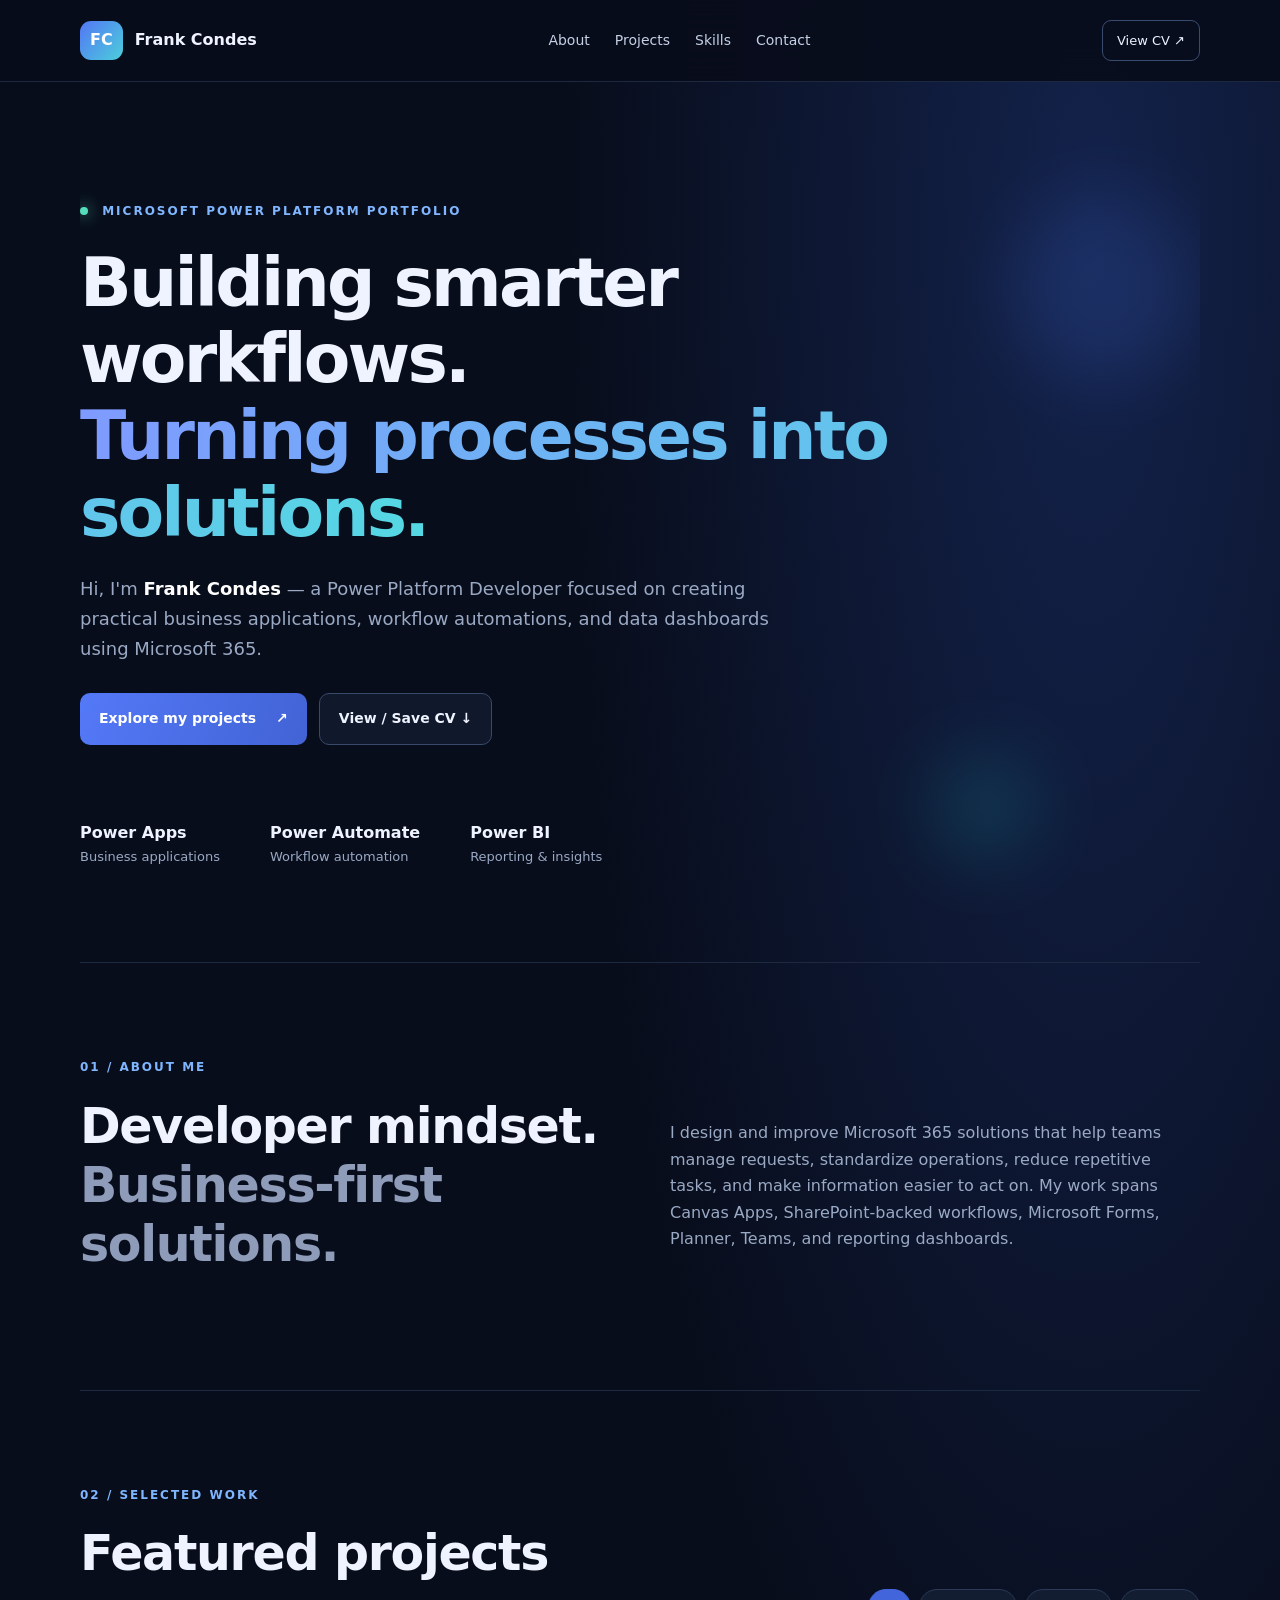
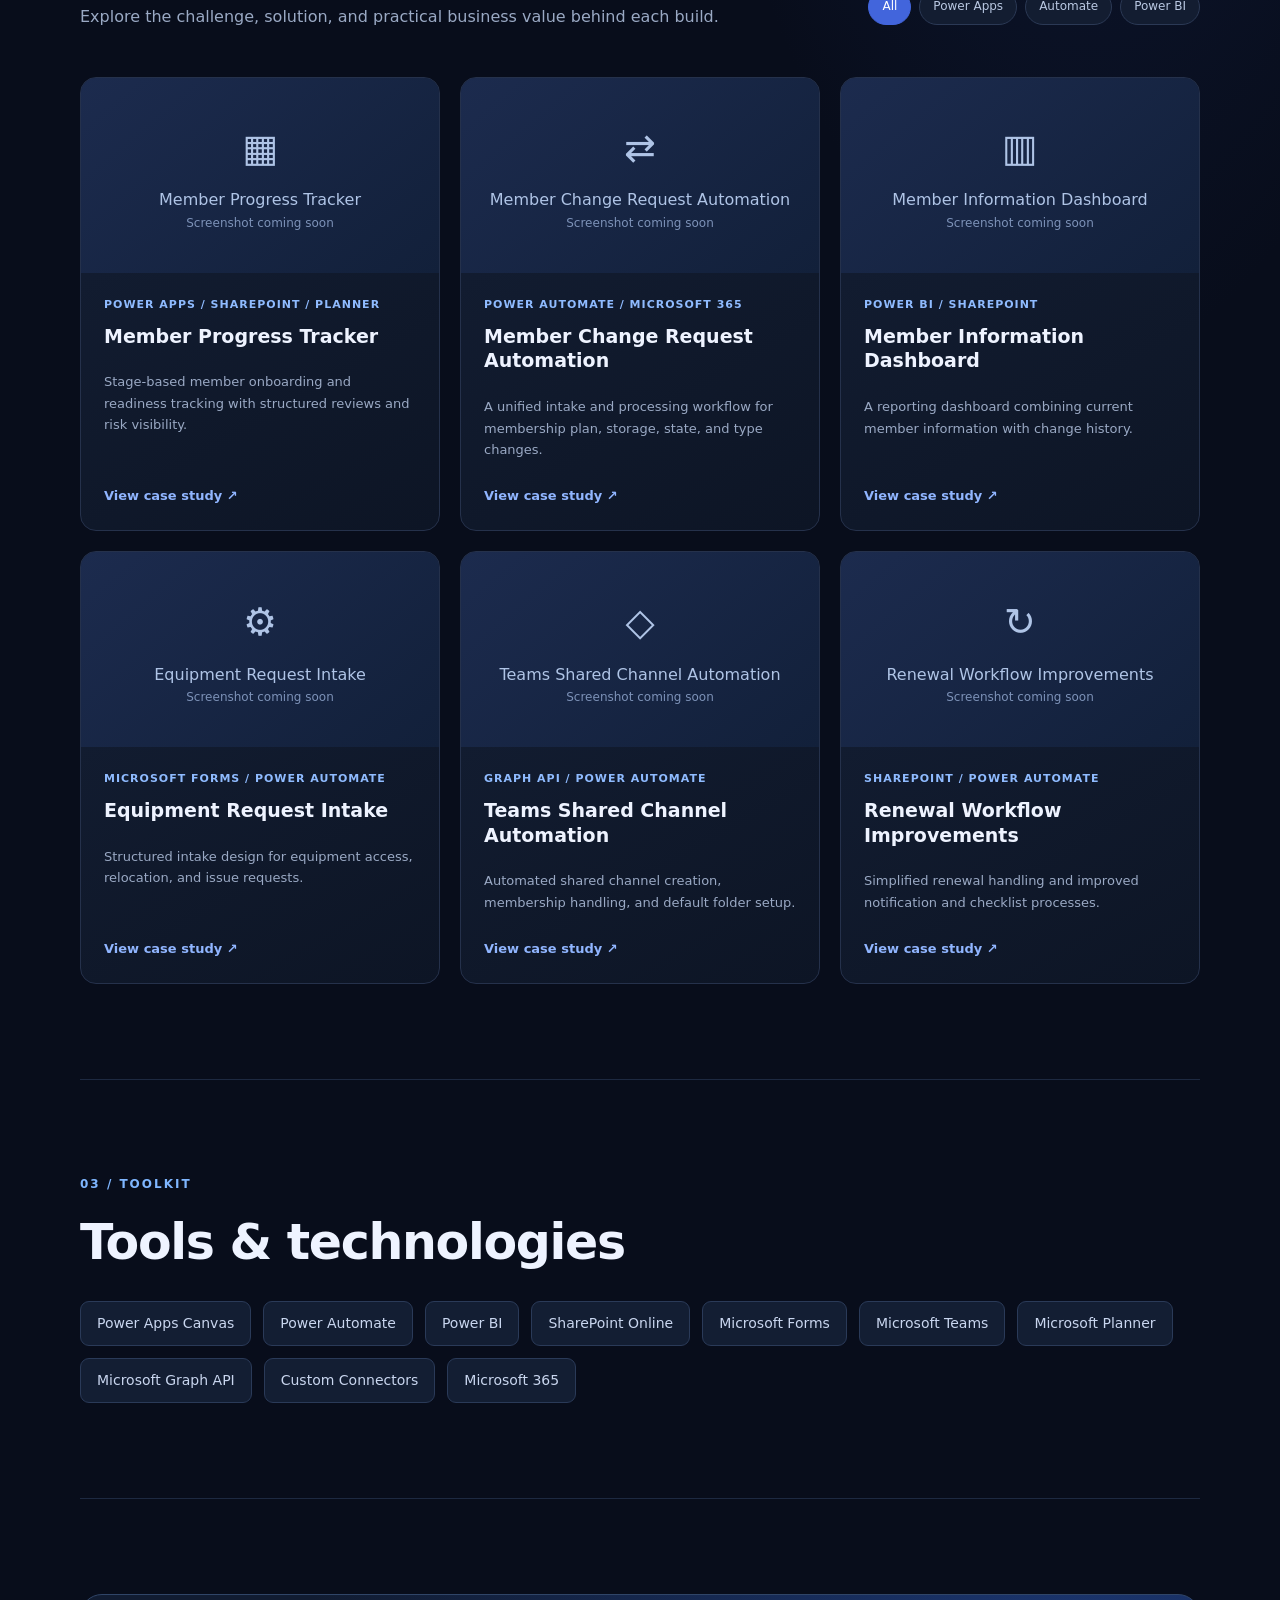
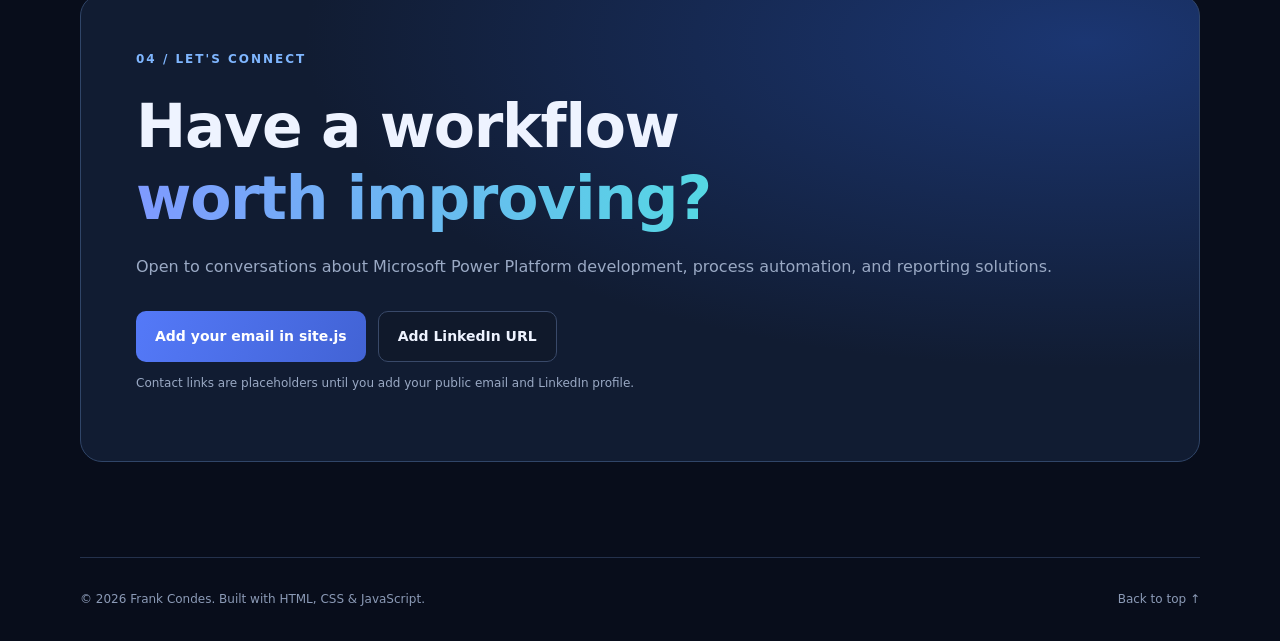
==== index.html @ a3da0813 "Add files via upload" ====
<!doctype html>
<html lang="en"><head><meta charset="utf-8"><meta name="viewport" content="width=device-width,initial-scale=1"><meta name="description" content="Power Platform Developer portfolio showcasing Power Apps, Power Automate, Power BI, and Microsoft 365 solutions."><title>Frank Condes | Power Platform Developer</title><link rel="stylesheet" href="styles.css"></head>
<body><header class="topbar"><a class="logo" href="#home"><span class="mark">FC</span> Frank Condes</a><nav aria-label="Main navigation"><a href="#about">About</a><a href="#projects">Projects</a><a href="#skills">Skills</a><a href="#contact">Contact</a></nav><a class="nav-cta" href="cv.html" target="_blank" rel="noopener">View CV ↗</a></header>
<main><section id="home" class="hero container"><div class="eyebrow"><span class="dot"></span> MICROSOFT POWER PLATFORM PORTFOLIO</div><h1>Building smarter workflows.<br><span class="gradient">Turning processes into solutions.</span></h1><p class="lead">Hi, I'm <strong>Frank Condes</strong> — a Power Platform Developer focused on creating practical business applications, workflow automations, and data dashboards using Microsoft 365.</p><div class="actions"><a class="btn primary" href="#projects">Explore my projects <span>↗</span></a><a class="btn secondary" href="cv.html" target="_blank" rel="noopener">View / Save CV ↓</a></div><div class="statrow"><div><strong>Power Apps</strong><span>Business applications</span></div><div><strong>Power Automate</strong><span>Workflow automation</span></div><div><strong>Power BI</strong><span>Reporting & insights</span></div></div><div class="orb orb1"></div><div class="orb orb2"></div></section>
<section id="about" class="section container"><div class="section-label">01 / ABOUT ME</div><div class="section-head"><h2>Developer mindset.<br><span class="muted">Business-first solutions.</span></h2><p>I design and improve Microsoft 365 solutions that help teams manage requests, standardize operations, reduce repetitive tasks, and make information easier to act on. My work spans Canvas Apps, SharePoint-backed workflows, Microsoft Forms, Planner, Teams, and reporting dashboards.</p></div></section>
<section id="projects" class="section container"><div class="section-label">02 / SELECTED WORK</div><div class="section-title"><div><h2>Featured projects</h2><p>Explore the challenge, solution, and practical business value behind each build.</p></div><div class="filters" aria-label="Filter projects"><button class="filter active" data-filter="all">All</button><button class="filter" data-filter="apps">Power Apps</button><button class="filter" data-filter="automate">Automate</button><button class="filter" data-filter="bi">Power BI</button></div></div><div id="project-grid" class="project-grid"></div></section>
<section id="skills" class="section container"><div class="section-label">03 / TOOLKIT</div><h2>Tools & technologies</h2><div class="skills"><span>Power Apps Canvas</span><span>Power Automate</span><span>Power BI</span><span>SharePoint Online</span><span>Microsoft Forms</span><span>Microsoft Teams</span><span>Microsoft Planner</span><span>Microsoft Graph API</span><span>Custom Connectors</span><span>Microsoft 365</span></div></section>
<section id="contact" class="section container"><div class="contact-panel"><div class="section-label">04 / LET'S CONNECT</div><h2>Have a workflow<br><span class="gradient">worth improving?</span></h2><p>Open to conversations about Microsoft Power Platform development, process automation, and reporting solutions.</p><div class="actions"><a class="btn primary" id="email-link" href="#contact">Add your email in site.js</a><a class="btn secondary" id="linkedin-link" href="#contact">Add LinkedIn URL</a></div><p class="smallnote">Contact links are placeholders until you add your public email and LinkedIn profile.</p></div></section></main>
<footer class="container footer"><span>© <span id="year"></span> Frank Condes. Built with HTML, CSS & JavaScript.</span><a href="#home">Back to top ↑</a></footer>
<dialog id="project-dialog"><button id="close-dialog" class="close" aria-label="Close project details">✕</button><div id="dialog-content"></div></dialog>
<script src="site.js"></script></body></html>
---- styles.css ----
:root{color-scheme:dark;--bg:#080d1b;--panel:#111a2c;--border:#25314b;--text:#eef3ff;--muted:#9aa9c4;--accent:#6c8fff;--cyan:#5be3e6}*{box-sizing:border-box}html{scroll-behavior:smooth}body{margin:0;background:radial-gradient(ellipse at 85% 6%,#13224b 0%,transparent 34%),var(--bg);color:var(--text);font-family:Inter,ui-sans-serif,system-ui,-apple-system,'Segoe UI',sans-serif;line-height:1.65}a{color:inherit;text-decoration:none}button{font:inherit;cursor:pointer}.container{width:min(1120px,calc(100% - 44px));margin:auto}.topbar{height:82px;display:flex;align-items:center;justify-content:space-between;border-bottom:1px solid #1c2840;padding:0 max(22px,calc((100vw - 1120px)/2));position:sticky;top:0;background:#080d1be8;backdrop-filter:blur(18px);z-index:5}.logo{font-weight:750;display:flex;align-items:center;gap:12px}.mark{background:linear-gradient(130deg,#5376f5,#4ccfdb);border-radius:11px;padding:6px 10px;color:white}.topbar nav{display:flex;gap:25px;font-size:14px;color:#c5d0e5}.topbar nav a:hover,.footer a:hover{color:var(--cyan)}.nav-cta{border:1px solid #3a4b70;border-radius:9px;padding:9px 14px;font-size:13px}.hero{min-height:640px;padding-top:120px;padding-bottom:95px;position:relative;overflow:hidden}.eyebrow,.section-label{color:#7fb6ff;font-size:12px;font-weight:750;letter-spacing:2px}.dot{display:inline-block;width:8px;height:8px;border-radius:50%;background:#55ddbc;margin-right:8px;box-shadow:0 0 15px #55ddbc}.hero h1{font-size:clamp(40px,5.3vw,75px);line-height:1.13;letter-spacing:-2.8px;max-width:1000px;margin:23px 0}.gradient{background:linear-gradient(90deg,#7f9aff,#55d8e3);background-clip:text;color:transparent}.lead{max-width:700px;font-size:18px;color:var(--muted)}.lead strong{color:white}.actions{display:flex;gap:12px;flex-wrap:wrap;margin-top:30px}.btn{padding:13px 19px;border-radius:10px;font-weight:700;font-size:14px;display:inline-flex;gap:20px;align-items:center}.primary{background:linear-gradient(110deg,#5479f8,#4263d5);color:white}.secondary{border:1px solid #394969;background:#10192b}.statrow{display:flex;gap:50px;margin-top:75px}.statrow div{display:flex;flex-direction:column}.statrow strong{font-size:16px}.statrow span{color:var(--muted);font-size:13px}.orb{position:absolute;border-radius:50%;filter:blur(35px);opacity:.14;pointer-events:none}.orb1{background:#4e80ff;width:190px;height:190px;right:0;top:110px}.orb2{background:#22d6d6;width:110px;height:110px;right:160px;bottom:100px}.section{padding:95px 0;border-top:1px solid #1d2941}.section h2{font-size:clamp(32px,4vw,49px);line-height:1.2;letter-spacing:-1.3px;margin:20px 0}.section-head{display:grid;grid-template-columns:1fr 1fr;gap:60px;align-items:center}.section-head p,.section-title p,.contact-panel p{color:var(--muted)}.muted{color:#8e9cba}.section-title{display:flex;align-items:end;justify-content:space-between;gap:20px;flex-wrap:wrap}.filters{display:flex;gap:8px;flex-wrap:wrap;margin-bottom:22px}.filter{background:#131d31;border:1px solid #2b3955;color:#b9c8e2;border-radius:30px;padding:7px 13px;font-size:12px}.filter.active{background:#4265dc;color:white;border-color:#4265dc}.project-grid{display:grid;grid-template-columns:repeat(3,1fr);gap:20px;margin-top:30px}.project-card{border:1px solid var(--border);border-radius:16px;background:linear-gradient(150deg,#141f35,#0d1525);overflow:hidden;display:flex;flex-direction:column;transition:transform .2s,border-color .2s}.project-card:hover{transform:translateY(-4px);border-color:#5774b8}.preview{height:195px;background:linear-gradient(140deg,#1c2b4e,#12203a);display:flex;align-items:center;justify-content:center;position:relative;overflow:hidden}.preview img{width:100%;height:100%;object-fit:cover}.preview .placeholder{padding:25px;text-align:center;color:#afc4e6}.placeholder .symbol{font-size:38px;display:block;margin-bottom:8px}.placeholder small{display:block;font-size:12px;color:#7d92b8}.project-body{padding:23px;display:flex;flex-direction:column;flex:1}.tag{font-size:11px;color:#8fbbff;font-weight:800;letter-spacing:1px}.project-body h3{font-size:19px;line-height:1.3;margin:10px 0}.project-body p{font-size:13px;color:var(--muted);flex:1}.details-button{margin-top:12px;border:0;padding:0;text-align:left;background:none;color:#90b5ff;font-size:13px;font-weight:700}.skills{display:flex;gap:12px;flex-wrap:wrap;margin-top:28px}.skills span{background:#131e33;border:1px solid #2a3a58;border-radius:9px;padding:10px 16px;color:#c9d6ef;font-size:14px}.contact-panel{border:1px solid #304568;background:radial-gradient(ellipse at 90% 10%,#1b3672,transparent 55%),#111c32;border-radius:22px;padding:55px}.contact-panel h2{font-size:clamp(38px,5vw,60px)}.smallnote{font-size:12px}.footer{display:flex;justify-content:space-between;gap:20px;padding:32px 0;color:#8b9ab6;font-size:12px;border-top:1px solid #24314c}dialog{width:min(760px,calc(100% - 30px));max-height:88vh;overflow-y:auto;border:1px solid #49608b;border-radius:18px;background:#101a2e;color:var(--text);padding:32px}dialog::backdrop{background:#030815d9}.close{float:right;background:#23324d;color:white;border:0;border-radius:8px;padding:7px 12px}.dialog-tags{color:#86b5ff;font-size:12px;font-weight:700}.dialog-section{margin-top:22px}.dialog-section h4{margin-bottom:5px}.dialog-section p{margin-top:5px;color:#b8c6df}.gallery{display:grid;grid-template-columns:repeat(2,1fr);gap:12px;margin-top:18px}.gallery figure{margin:0}.gallery img{width:100%;border-radius:9px;border:1px solid #324462}.gallery figcaption{font-size:11px;color:#8f9fb8}.gallery .empty{background:#1b2943;border:1px dashed #4b638d;border-radius:10px;padding:26px 12px;text-align:center;color:#a3b5d6;font-size:12px}@media(max-width:850px){.project-grid{grid-template-columns:repeat(2,1fr)}.section-head{grid-template-columns:1fr;gap:0}.topbar nav{display:none}.hero{padding-top:90px;min-height:auto}.statrow{gap:22px;flex-wrap:wrap}}@media(max-width:560px){.project-grid{grid-template-columns:1fr}.topbar{height:70px}.hero h1{letter-spacing:-1.6px}.lead{font-size:16px}.section{padding:65px 0}.contact-panel{padding:28px}.statrow{margin-top:50px}.footer{flex-direction:column}.gallery{grid-template-columns:1fr}}
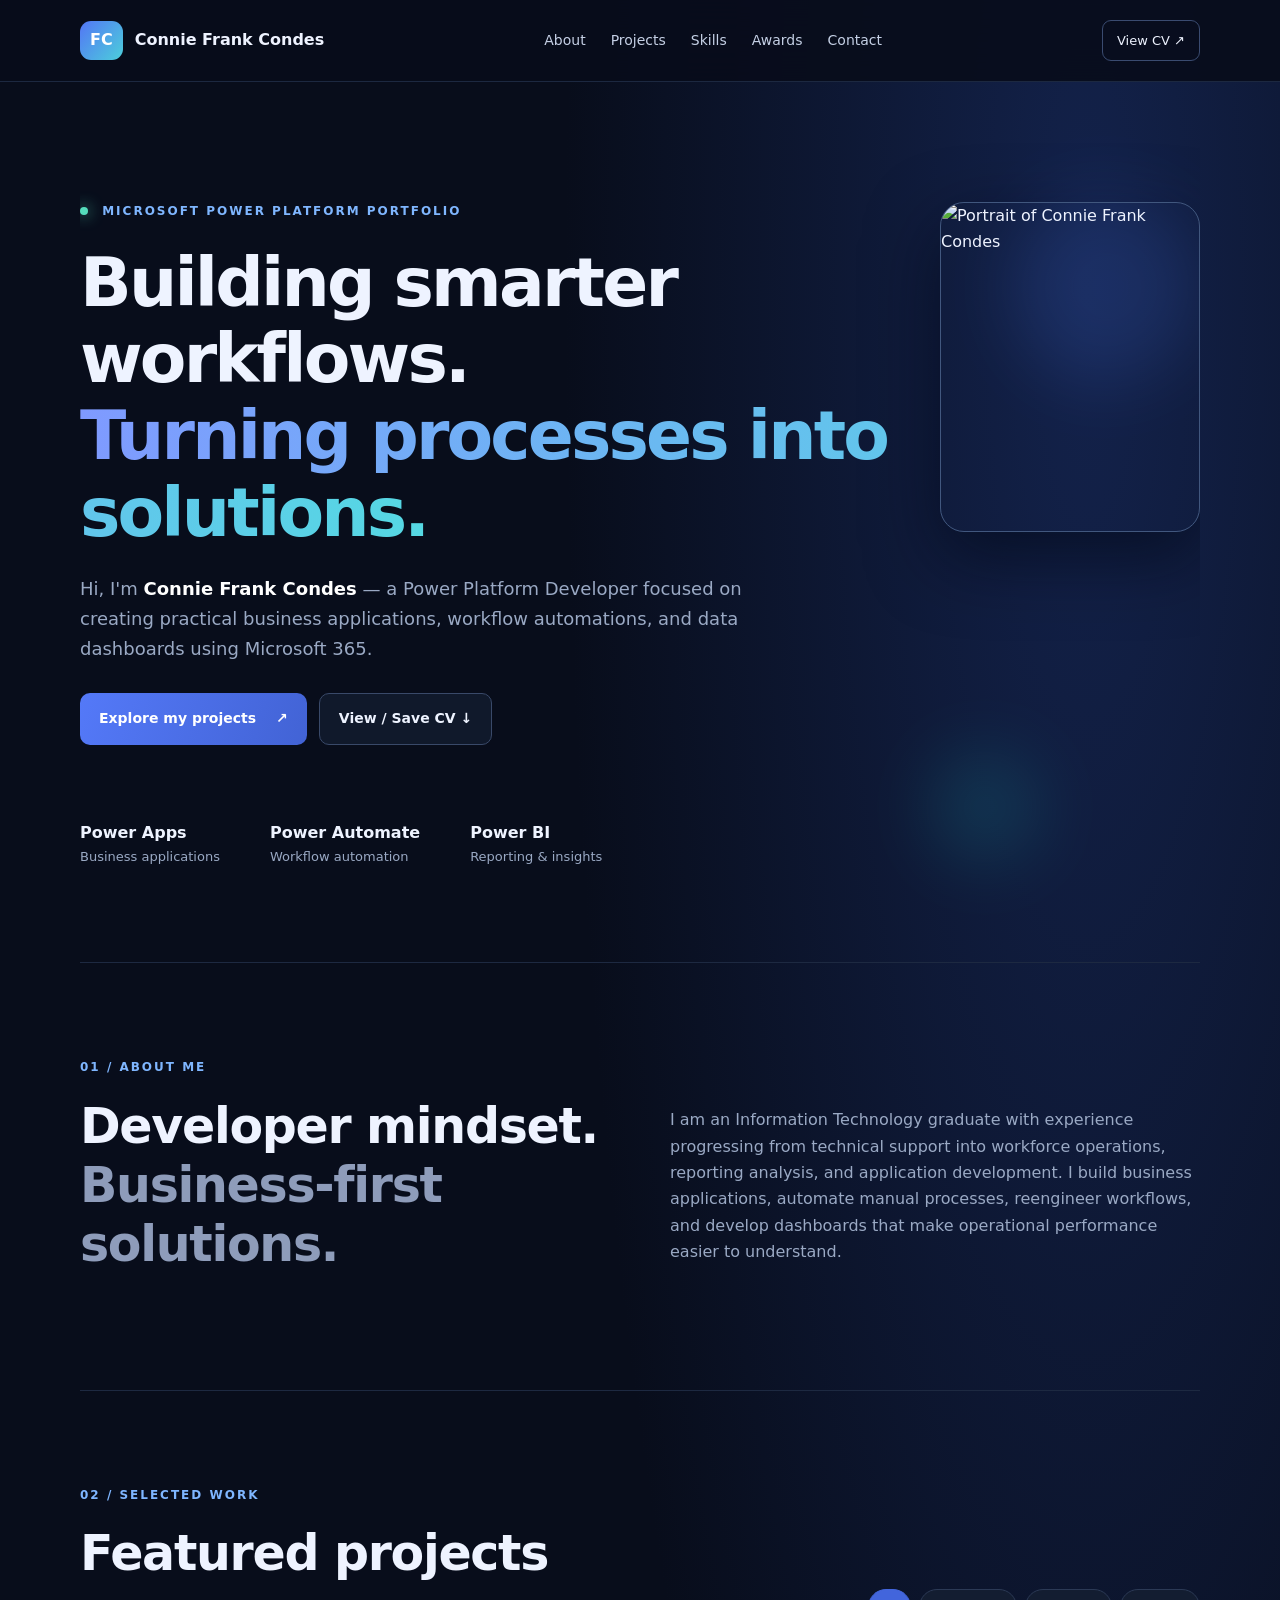
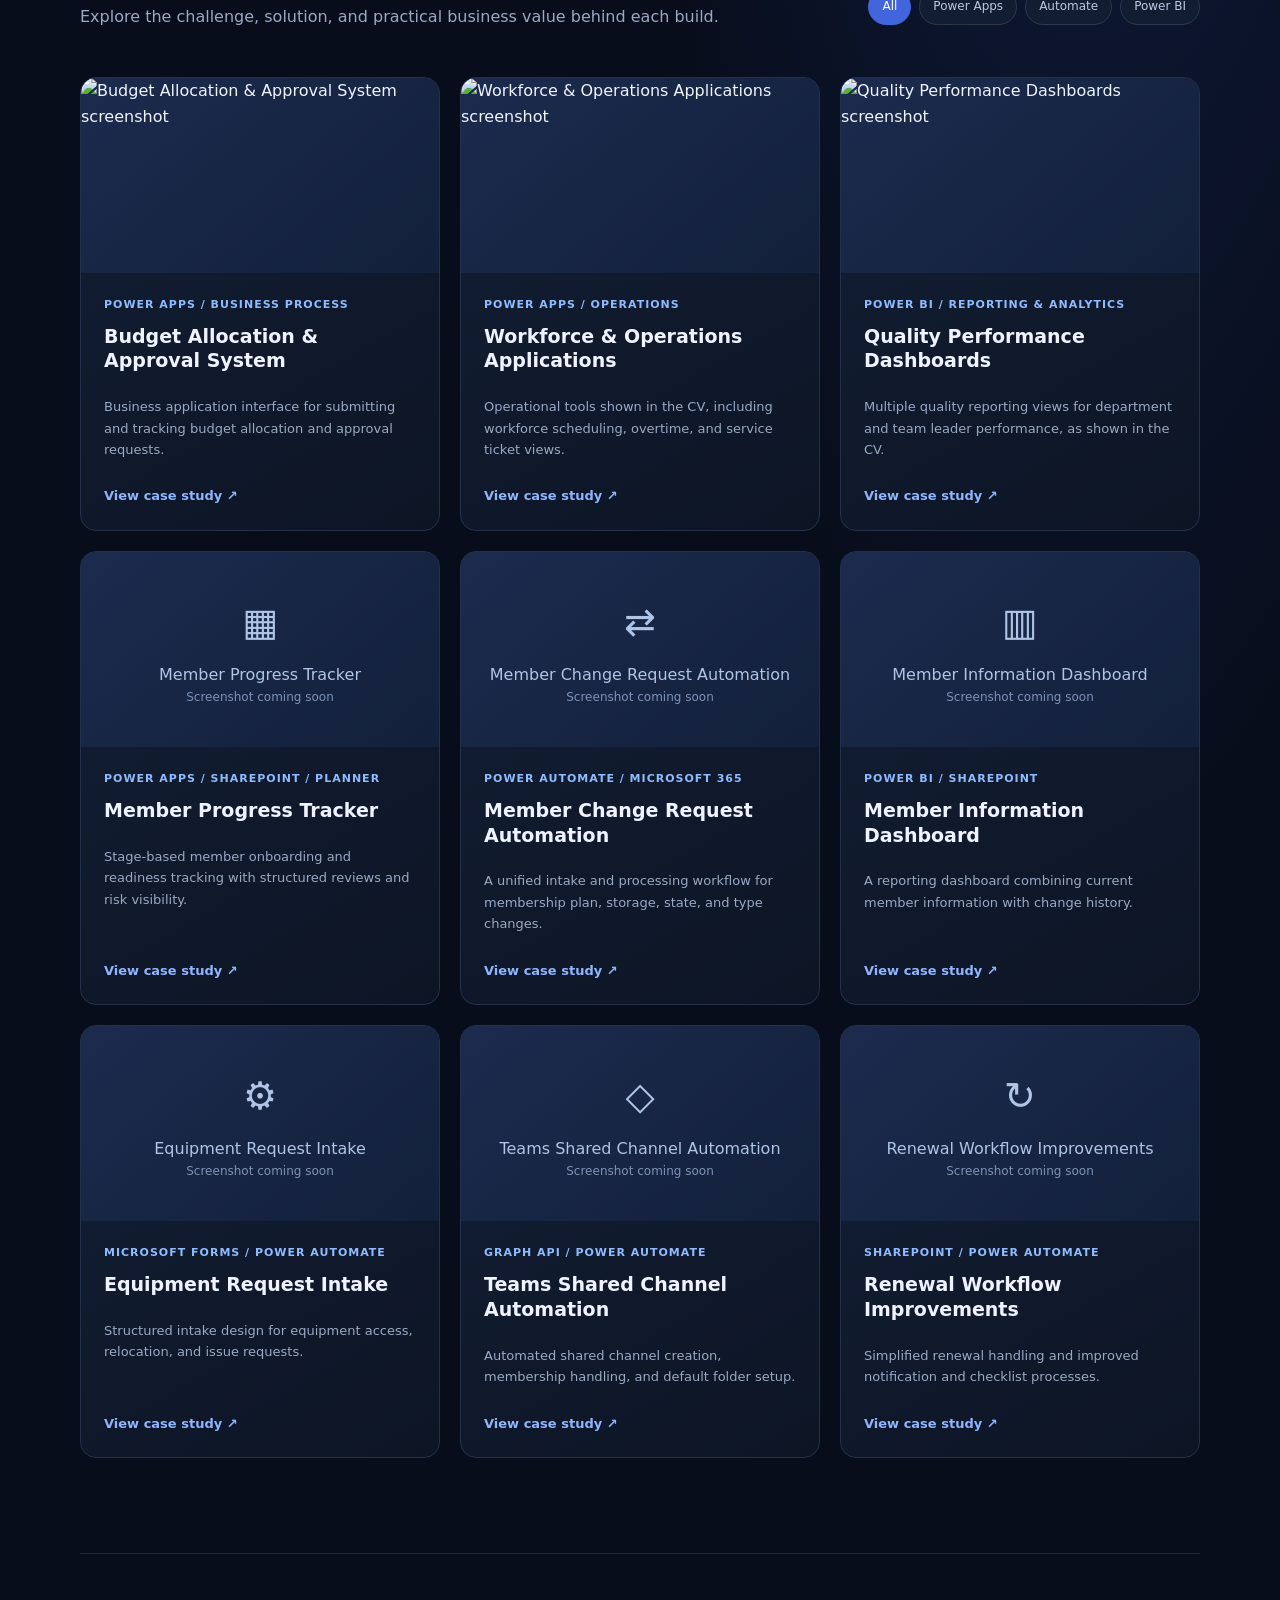
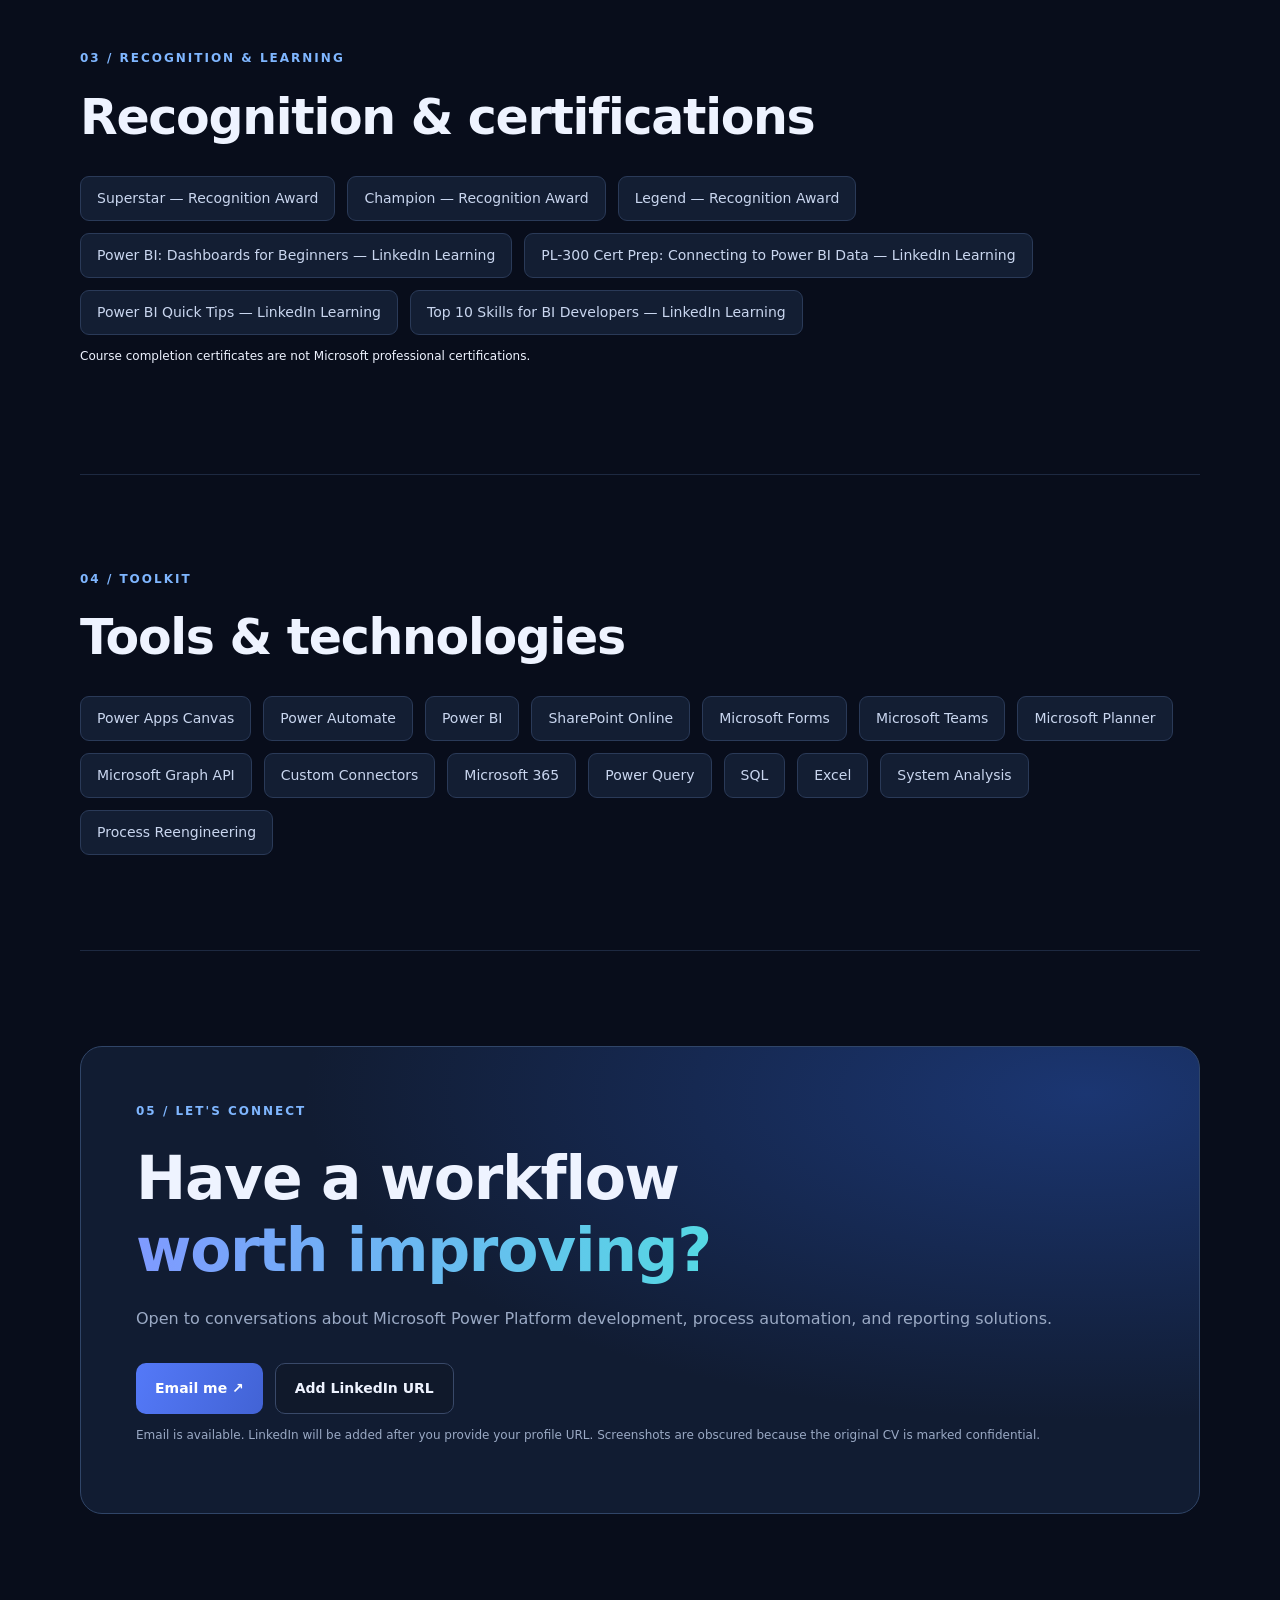
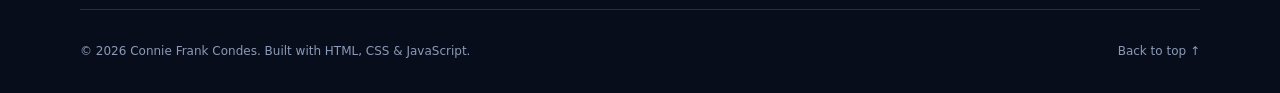
==== commit d5aa184c: "Add files via upload" ====
--- a/index.html
+++ b/index.html
@@ -1,11 +1,11 @@
 <!doctype html>
-<html lang="en"><head><meta charset="utf-8"><meta name="viewport" content="width=device-width,initial-scale=1"><meta name="description" content="Power Platform Developer portfolio showcasing Power Apps, Power Automate, Power BI, and Microsoft 365 solutions."><title>Frank Condes | Power Platform Developer</title><link rel="stylesheet" href="styles.css"></head>
-<body><header class="topbar"><a class="logo" href="#home"><span class="mark">FC</span> Frank Condes</a><nav aria-label="Main navigation"><a href="#about">About</a><a href="#projects">Projects</a><a href="#skills">Skills</a><a href="#contact">Contact</a></nav><a class="nav-cta" href="cv.html" target="_blank" rel="noopener">View CV ↗</a></header>
-<main><section id="home" class="hero container"><div class="eyebrow"><span class="dot"></span> MICROSOFT POWER PLATFORM PORTFOLIO</div><h1>Building smarter workflows.<br><span class="gradient">Turning processes into solutions.</span></h1><p class="lead">Hi, I'm <strong>Frank Condes</strong> — a Power Platform Developer focused on creating practical business applications, workflow automations, and data dashboards using Microsoft 365.</p><div class="actions"><a class="btn primary" href="#projects">Explore my projects <span>↗</span></a><a class="btn secondary" href="cv.html" target="_blank" rel="noopener">View / Save CV ↓</a></div><div class="statrow"><div><strong>Power Apps</strong><span>Business applications</span></div><div><strong>Power Automate</strong><span>Workflow automation</span></div><div><strong>Power BI</strong><span>Reporting & insights</span></div></div><div class="orb orb1"></div><div class="orb orb2"></div></section>
-<section id="about" class="section container"><div class="section-label">01 / ABOUT ME</div><div class="section-head"><h2>Developer mindset.<br><span class="muted">Business-first solutions.</span></h2><p>I design and improve Microsoft 365 solutions that help teams manage requests, standardize operations, reduce repetitive tasks, and make information easier to act on. My work spans Canvas Apps, SharePoint-backed workflows, Microsoft Forms, Planner, Teams, and reporting dashboards.</p></div></section>
+<html lang="en"><head><meta charset="utf-8"><meta name="viewport" content="width=device-width,initial-scale=1"><meta name="description" content="Power Platform Developer portfolio showcasing Power Apps, Power Automate, Power BI, and Microsoft 365 solutions."><title>Connie Frank Condes | Power Platform Developer</title><link rel="stylesheet" href="styles.css"></head>
+<body><header class="topbar"><a class="logo" href="#home"><span class="mark">FC</span> Connie Frank Condes</a><nav aria-label="Main navigation"><a href="#about">About</a><a href="#projects">Projects</a><a href="#skills">Skills</a><a href="#recognition">Awards</a><a href="#contact">Contact</a></nav><a class="nav-cta" href="cv.html" target="_blank" rel="noopener">View CV ↗</a></header>
+<main><section id="home" class="hero container"><div class="hero-photo"><img src="assets/profile/connie-frank.jpg" alt="Portrait of Connie Frank Condes" loading="eager"></div><div class="eyebrow"><span class="dot"></span> MICROSOFT POWER PLATFORM PORTFOLIO</div><h1>Building smarter workflows.<br><span class="gradient">Turning processes into solutions.</span></h1><p class="lead">Hi, I'm <strong>Connie Frank Condes</strong> — a Power Platform Developer focused on creating practical business applications, workflow automations, and data dashboards using Microsoft 365.</p><div class="actions"><a class="btn primary" href="#projects">Explore my projects <span>↗</span></a><a class="btn secondary" href="cv.html" target="_blank" rel="noopener">View / Save CV ↓</a></div><div class="statrow"><div><strong>Power Apps</strong><span>Business applications</span></div><div><strong>Power Automate</strong><span>Workflow automation</span></div><div><strong>Power BI</strong><span>Reporting & insights</span></div></div><div class="orb orb1"></div><div class="orb orb2"></div></section>
+<section id="about" class="section container"><div class="section-label">01 / ABOUT ME</div><div class="section-head"><h2>Developer mindset.<br><span class="muted">Business-first solutions.</span></h2><p>I am an Information Technology graduate with experience progressing from technical support into workforce operations, reporting analysis, and application development. I build business applications, automate manual processes, reengineer workflows, and develop dashboards that make operational performance easier to understand.</p></div></section>
 <section id="projects" class="section container"><div class="section-label">02 / SELECTED WORK</div><div class="section-title"><div><h2>Featured projects</h2><p>Explore the challenge, solution, and practical business value behind each build.</p></div><div class="filters" aria-label="Filter projects"><button class="filter active" data-filter="all">All</button><button class="filter" data-filter="apps">Power Apps</button><button class="filter" data-filter="automate">Automate</button><button class="filter" data-filter="bi">Power BI</button></div></div><div id="project-grid" class="project-grid"></div></section>
-<section id="skills" class="section container"><div class="section-label">03 / TOOLKIT</div><h2>Tools & technologies</h2><div class="skills"><span>Power Apps Canvas</span><span>Power Automate</span><span>Power BI</span><span>SharePoint Online</span><span>Microsoft Forms</span><span>Microsoft Teams</span><span>Microsoft Planner</span><span>Microsoft Graph API</span><span>Custom Connectors</span><span>Microsoft 365</span></div></section>
-<section id="contact" class="section container"><div class="contact-panel"><div class="section-label">04 / LET'S CONNECT</div><h2>Have a workflow<br><span class="gradient">worth improving?</span></h2><p>Open to conversations about Microsoft Power Platform development, process automation, and reporting solutions.</p><div class="actions"><a class="btn primary" id="email-link" href="#contact">Add your email in site.js</a><a class="btn secondary" id="linkedin-link" href="#contact">Add LinkedIn URL</a></div><p class="smallnote">Contact links are placeholders until you add your public email and LinkedIn profile.</p></div></section></main>
-<footer class="container footer"><span>© <span id="year"></span> Frank Condes. Built with HTML, CSS & JavaScript.</span><a href="#home">Back to top ↑</a></footer>
+<section id="recognition" class="section container"><div class="section-label">03 / RECOGNITION & LEARNING</div><h2>Recognition & certifications</h2><div class="skills"><span>Superstar — Recognition Award</span><span>Champion — Recognition Award</span><span>Legend — Recognition Award</span><span>Power BI: Dashboards for Beginners — LinkedIn Learning</span><span>PL-300 Cert Prep: Connecting to Power BI Data — LinkedIn Learning</span><span>Power BI Quick Tips — LinkedIn Learning</span><span>Top 10 Skills for BI Developers — LinkedIn Learning</span></div><p class="smallnote">Course completion certificates are not Microsoft professional certifications.</p></section><section id="skills" class="section container"><div class="section-label">04 / TOOLKIT</div><h2>Tools & technologies</h2><div class="skills"><span>Power Apps Canvas</span><span>Power Automate</span><span>Power BI</span><span>SharePoint Online</span><span>Microsoft Forms</span><span>Microsoft Teams</span><span>Microsoft Planner</span><span>Microsoft Graph API</span><span>Custom Connectors</span><span>Microsoft 365</span><span>Power Query</span><span>SQL</span><span>Excel</span><span>System Analysis</span><span>Process Reengineering</span></div></section>
+<section id="contact" class="section container"><div class="contact-panel"><div class="section-label">05 / LET'S CONNECT</div><h2>Have a workflow<br><span class="gradient">worth improving?</span></h2><p>Open to conversations about Microsoft Power Platform development, process automation, and reporting solutions.</p><div class="actions"><a class="btn primary" id="email-link" href="#contact">Add your email in site.js</a><a class="btn secondary" id="linkedin-link" href="#contact">Add LinkedIn URL</a></div><p class="smallnote">Email is available. LinkedIn will be added after you provide your profile URL. Screenshots are obscured because the original CV is marked confidential.</p></div></section></main>
+<footer class="container footer"><span>© <span id="year"></span> Connie Frank Condes. Built with HTML, CSS & JavaScript.</span><a href="#home">Back to top ↑</a></footer>
 <dialog id="project-dialog"><button id="close-dialog" class="close" aria-label="Close project details">✕</button><div id="dialog-content"></div></dialog>
 <script src="site.js"></script></body></html>
--- a/styles.css
+++ b/styles.css
@@ -1 +1,4 @@
 :root{color-scheme:dark;--bg:#080d1b;--panel:#111a2c;--border:#25314b;--text:#eef3ff;--muted:#9aa9c4;--accent:#6c8fff;--cyan:#5be3e6}*{box-sizing:border-box}html{scroll-behavior:smooth}body{margin:0;background:radial-gradient(ellipse at 85% 6%,#13224b 0%,transparent 34%),var(--bg);color:var(--text);font-family:Inter,ui-sans-serif,system-ui,-apple-system,'Segoe UI',sans-serif;line-height:1.65}a{color:inherit;text-decoration:none}button{font:inherit;cursor:pointer}.container{width:min(1120px,calc(100% - 44px));margin:auto}.topbar{height:82px;display:flex;align-items:center;justify-content:space-between;border-bottom:1px solid #1c2840;padding:0 max(22px,calc((100vw - 1120px)/2));position:sticky;top:0;background:#080d1be8;backdrop-filter:blur(18px);z-index:5}.logo{font-weight:750;display:flex;align-items:center;gap:12px}.mark{background:linear-gradient(130deg,#5376f5,#4ccfdb);border-radius:11px;padding:6px 10px;color:white}.topbar nav{display:flex;gap:25px;font-size:14px;color:#c5d0e5}.topbar nav a:hover,.footer a:hover{color:var(--cyan)}.nav-cta{border:1px solid #3a4b70;border-radius:9px;padding:9px 14px;font-size:13px}.hero{min-height:640px;padding-top:120px;padding-bottom:95px;position:relative;overflow:hidden}.eyebrow,.section-label{color:#7fb6ff;font-size:12px;font-weight:750;letter-spacing:2px}.dot{display:inline-block;width:8px;height:8px;border-radius:50%;background:#55ddbc;margin-right:8px;box-shadow:0 0 15px #55ddbc}.hero h1{font-size:clamp(40px,5.3vw,75px);line-height:1.13;letter-spacing:-2.8px;max-width:1000px;margin:23px 0}.gradient{background:linear-gradient(90deg,#7f9aff,#55d8e3);background-clip:text;color:transparent}.lead{max-width:700px;font-size:18px;color:var(--muted)}.lead strong{color:white}.actions{display:flex;gap:12px;flex-wrap:wrap;margin-top:30px}.btn{padding:13px 19px;border-radius:10px;font-weight:700;font-size:14px;display:inline-flex;gap:20px;align-items:center}.primary{background:linear-gradient(110deg,#5479f8,#4263d5);color:white}.secondary{border:1px solid #394969;background:#10192b}.statrow{display:flex;gap:50px;margin-top:75px}.statrow div{display:flex;flex-direction:column}.statrow strong{font-size:16px}.statrow span{color:var(--muted);font-size:13px}.orb{position:absolute;border-radius:50%;filter:blur(35px);opacity:.14;pointer-events:none}.orb1{background:#4e80ff;width:190px;height:190px;right:0;top:110px}.orb2{background:#22d6d6;width:110px;height:110px;right:160px;bottom:100px}.section{padding:95px 0;border-top:1px solid #1d2941}.section h2{font-size:clamp(32px,4vw,49px);line-height:1.2;letter-spacing:-1.3px;margin:20px 0}.section-head{display:grid;grid-template-columns:1fr 1fr;gap:60px;align-items:center}.section-head p,.section-title p,.contact-panel p{color:var(--muted)}.muted{color:#8e9cba}.section-title{display:flex;align-items:end;justify-content:space-between;gap:20px;flex-wrap:wrap}.filters{display:flex;gap:8px;flex-wrap:wrap;margin-bottom:22px}.filter{background:#131d31;border:1px solid #2b3955;color:#b9c8e2;border-radius:30px;padding:7px 13px;font-size:12px}.filter.active{background:#4265dc;color:white;border-color:#4265dc}.project-grid{display:grid;grid-template-columns:repeat(3,1fr);gap:20px;margin-top:30px}.project-card{border:1px solid var(--border);border-radius:16px;background:linear-gradient(150deg,#141f35,#0d1525);overflow:hidden;display:flex;flex-direction:column;transition:transform .2s,border-color .2s}.project-card:hover{transform:translateY(-4px);border-color:#5774b8}.preview{height:195px;background:linear-gradient(140deg,#1c2b4e,#12203a);display:flex;align-items:center;justify-content:center;position:relative;overflow:hidden}.preview img{width:100%;height:100%;object-fit:cover}.preview .placeholder{padding:25px;text-align:center;color:#afc4e6}.placeholder .symbol{font-size:38px;display:block;margin-bottom:8px}.placeholder small{display:block;font-size:12px;color:#7d92b8}.project-body{padding:23px;display:flex;flex-direction:column;flex:1}.tag{font-size:11px;color:#8fbbff;font-weight:800;letter-spacing:1px}.project-body h3{font-size:19px;line-height:1.3;margin:10px 0}.project-body p{font-size:13px;color:var(--muted);flex:1}.details-button{margin-top:12px;border:0;padding:0;text-align:left;background:none;color:#90b5ff;font-size:13px;font-weight:700}.skills{display:flex;gap:12px;flex-wrap:wrap;margin-top:28px}.skills span{background:#131e33;border:1px solid #2a3a58;border-radius:9px;padding:10px 16px;color:#c9d6ef;font-size:14px}.contact-panel{border:1px solid #304568;background:radial-gradient(ellipse at 90% 10%,#1b3672,transparent 55%),#111c32;border-radius:22px;padding:55px}.contact-panel h2{font-size:clamp(38px,5vw,60px)}.smallnote{font-size:12px}.footer{display:flex;justify-content:space-between;gap:20px;padding:32px 0;color:#8b9ab6;font-size:12px;border-top:1px solid #24314c}dialog{width:min(760px,calc(100% - 30px));max-height:88vh;overflow-y:auto;border:1px solid #49608b;border-radius:18px;background:#101a2e;color:var(--text);padding:32px}dialog::backdrop{background:#030815d9}.close{float:right;background:#23324d;color:white;border:0;border-radius:8px;padding:7px 12px}.dialog-tags{color:#86b5ff;font-size:12px;font-weight:700}.dialog-section{margin-top:22px}.dialog-section h4{margin-bottom:5px}.dialog-section p{margin-top:5px;color:#b8c6df}.gallery{display:grid;grid-template-columns:repeat(2,1fr);gap:12px;margin-top:18px}.gallery figure{margin:0}.gallery img{width:100%;border-radius:9px;border:1px solid #324462}.gallery figcaption{font-size:11px;color:#8f9fb8}.gallery .empty{background:#1b2943;border:1px dashed #4b638d;border-radius:10px;padding:26px 12px;text-align:center;color:#a3b5d6;font-size:12px}@media(max-width:850px){.project-grid{grid-template-columns:repeat(2,1fr)}.section-head{grid-template-columns:1fr;gap:0}.topbar nav{display:none}.hero{padding-top:90px;min-height:auto}.statrow{gap:22px;flex-wrap:wrap}}@media(max-width:560px){.project-grid{grid-template-columns:1fr}.topbar{height:70px}.hero h1{letter-spacing:-1.6px}.lead{font-size:16px}.section{padding:65px 0}.contact-panel{padding:28px}.statrow{margin-top:50px}.footer{flex-direction:column}.gallery{grid-template-columns:1fr}}
+
+/* Profile portrait */
+.hero-photo{float:right;width:260px;height:330px;margin:0 0 28px 40px;border-radius:24px;overflow:hidden;border:1px solid #41577e;box-shadow:0 25px 70px #02071499;position:relative;z-index:1}.hero-photo img{width:100%;height:100%;object-fit:cover;object-position:center 24%}.hero .eyebrow,.hero h1,.hero .lead,.hero .actions,.hero .statrow{position:relative;z-index:1}@media(max-width:760px){.hero-photo{float:none;width:min(280px,100%);height:330px;margin:0 0 28px}}
